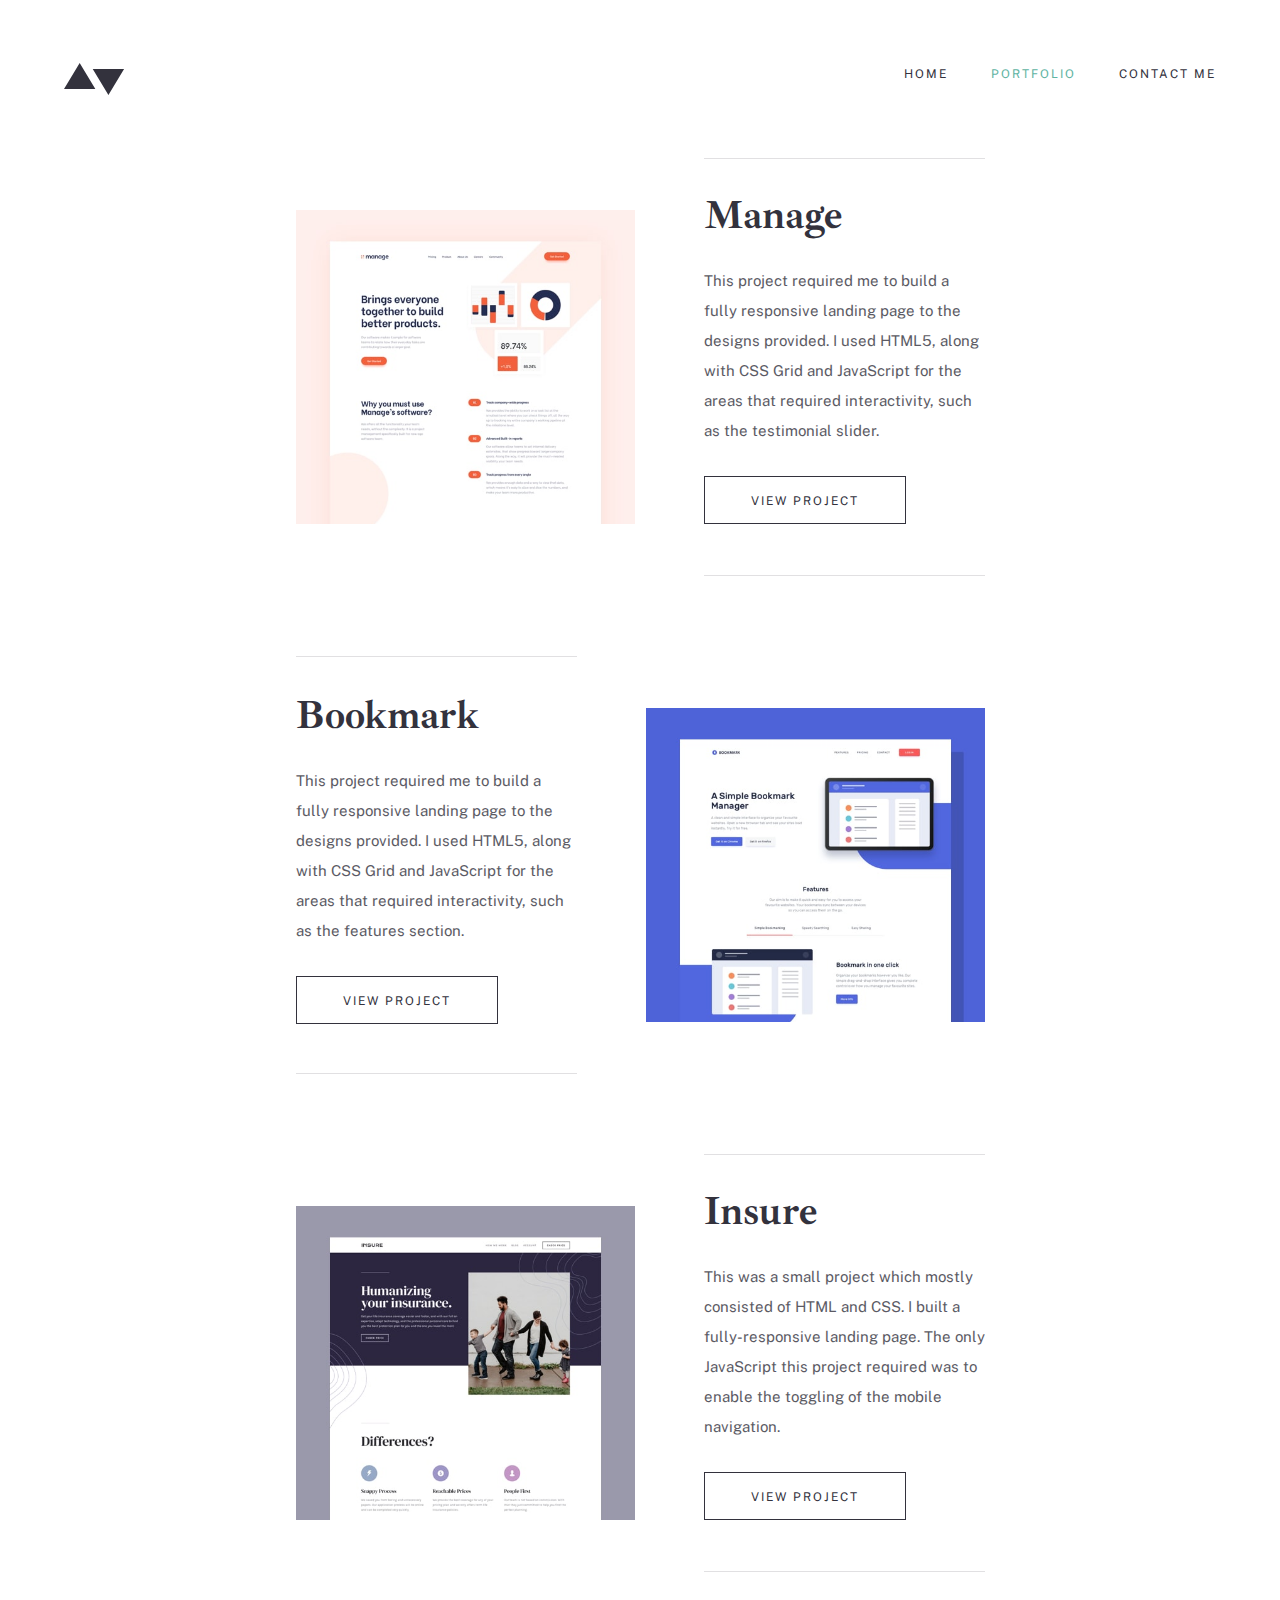
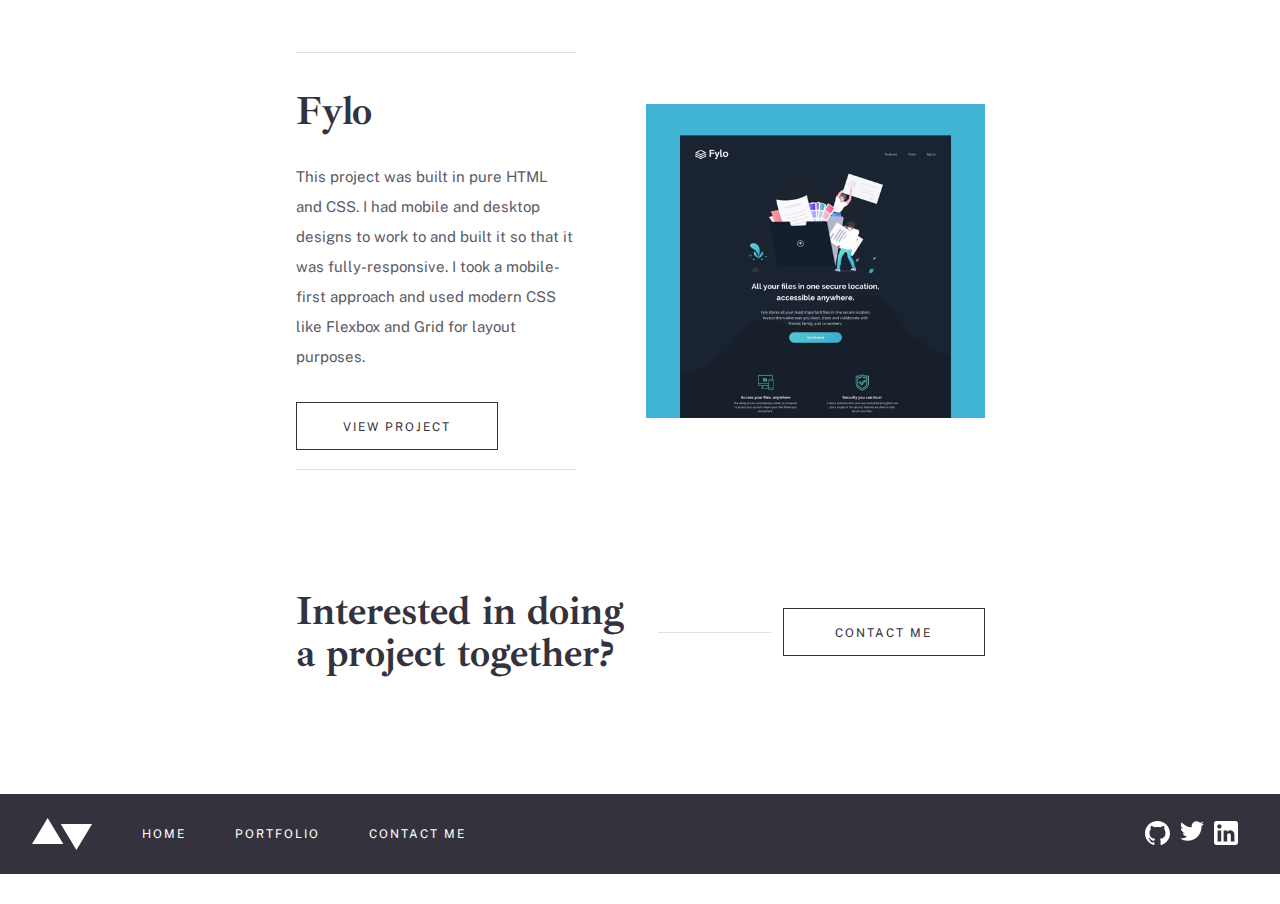
==== portfolio.html @ 2c46e3ea "all files" ====
<!DOCTYPE html>
<html lang="en">
  <head>
    <meta charset="UTF-8" />
    <meta name="viewport" content="width=device-width, initial-scale=1.0" />

    <link
      rel="icon"
      type="image/png"
      sizes="32x32"
      href="./images/favicon-32x32.png"
    />

    <link rel="stylesheet" href="./scss/main.css" />

    <title>Frontend Mentor | My Projects</title>
  </head>
  <body>
    <!-- Nav -->
    <nav class="navbar">
      <div class="logo"><img src="./images/logo.svg" alt="Logo" /></div>
      <div class="links">
        <ul class="nav-links">
          <li><a href="/index.html">HOME</a></li>
          <li><a href="/portfolio.html">PORTFOLIO</a></li>
          <li><a href="/contact.html">CONTACT ME</a></li>
        </ul>
      </div>

      <!-- mobile hamburger -->

      <div class="hamburger" id="ham-btn">
        <span class="bar"></span>
        <span class="bar"></span>
        <span class="bar"></span>
      </div>

      <!-- mobile menu -->
      <div class="mobile-menu">
        <ul class="mobile-links">
          <li><a href="/index.html">HOME</a></li>
          <li><a href="/portfolio.html">PORTFOLIO</a></li>
          <li><a href="/contact.html">CONTACT ME</a></li>
        </ul>
      </div>
    </nav>

    <!-- Nav end -->

    <!-- Projects section -->

    <section class="projects">
      <div class="manage">
        <div class="photo-side">
          <img
            src="./images/portfolio/desktop/image-portfolio-manage.jpg"
            alt="manage"
          />
        </div>
        <div class="text-side-right">
          <h1>Manage</h1>
          <p>
            This project required me to build a fully responsive landing page to
            the designs provided. I used HTML5, along with CSS Grid and
            JavaScript for the areas that required interactivity, such as the
            testimonial slider.
          </p>
          <button class="secondary-btn">
            <a href="/portfolio-components/manage.html">View Project</a>
          </button>
        </div>
      </div>
      <div class="bookmark">
        <div class="photo-side">
          <img
            src="./images/portfolio/desktop/image-portfolio-bookmark.jpg"
            alt="bookmark"
          />
        </div>
        <div class="text-side-left">
          <h1>Bookmark</h1>
          <p>
            This project required me to build a fully responsive landing page to
            the designs provided. I used HTML5, along with CSS Grid and
            JavaScript for the areas that required interactivity, such as the
            features section.
          </p>
          <button class="secondary-btn">
            <a href="/portfolio-components/bookmark.html">View Project</a>
          </button>
        </div>
      </div>
      <div class="insure">
        <div class="photo-side">
          <img
            src="./images/portfolio/desktop/image-portfolio-insure.jpg"
            alt="insure"
          />
        </div>
        <div class="text-side-right">
          <h1>Insure</h1>
          <p>
            This was a small project which mostly consisted of HTML and CSS. I
            built a fully-responsive landing page. The only JavaScript this
            project required was to enable the toggling of the mobile
            navigation.
          </p>
          <button class="secondary-btn">
            <a href="/portfolio-components/insure.html">View Project</a>
          </button>
        </div>
      </div>
      <div class="fylo">
        <div class="photo-side">
          <img
            src="./images/portfolio/desktop/image-portfolio-fylo.jpg"
            alt="fylo"
          />
        </div>
        <div class="text-side-left">
          <h1>Fylo</h1>
          <p>
            This project was built in pure HTML and CSS. I had mobile and
            desktop designs to work to and built it so that it was
            fully-responsive. I took a mobile-first approach and used modern CSS
            like Flexbox and Grid for layout purposes.
          </p>
          <button class="secondary-btn">
            <a href="/portfolio-components/fylo.html">View Project</a>
          </button>
        </div>
      </div>
    </section>

    <!-- Projects section end -->

    <!-- Footer -->

    <footer class="footer">
      <div class="footer-content">
        <div class="footer-text">
          <h1>Interested in doing a project together?</h1>
        </div>
        <div class="line"></div>
        <button class="secondary-btn">
          <a href="/contact.html">Contact Me</a>
        </button>
      </div>

      <div class="footer-nav">
        <div class="footer-nav-content">
          <div class="links-logo">
            <svg xmlns="http://www.w3.org/2000/svg" width="61" height="32">
              <path
                class="footer-logo"
                fill="#fff"
                fill-rule="evenodd"
                d="M60.082 5.878L44.408 32 28.735 5.878h31.347zM15.673 0l15.674 26.122H0L15.673 0z"
              />
            </svg>
            <ul class="footer-links">
              <li><a href=""></a>HOME</li>
              <li><a href=""></a>PORTFOLIO</li>
              <li><a href=""></a>CONTACT ME</li>
            </ul>
          </div>

          <div class="social-links">
            <ul class="soc-links">
              <li>
                <a href="#">
                  <svg
                    xmlns="http://www.w3.org/2000/svg"
                    width="25"
                    height="24"
                  >
                    <path
                      fill="#fff"
                      d="M12.5 0C5.594 0 0 5.51 0 12.305c0 5.437 3.581 10.048 8.547 11.674.625.116.854-.265.854-.592 0-.292-.01-1.066-.016-2.092-3.477.742-4.21-1.65-4.21-1.65-.569-1.42-1.39-1.8-1.39-1.8-1.133-.764.087-.748.087-.748 1.255.086 1.914 1.268 1.914 1.268 1.115 1.881 2.927 1.338 3.641 1.024.113-.797.434-1.338.792-1.646-2.776-.308-5.694-1.366-5.694-6.08 0-1.343.484-2.44 1.286-3.302-.14-.31-.562-1.562.11-3.256 0 0 1.047-.33 3.437 1.261 1-.273 2.063-.409 3.125-.415 1.063.006 2.125.142 3.125.415 2.375-1.591 3.422-1.261 3.422-1.261.672 1.694.25 2.945.125 3.256.797.861 1.281 1.959 1.281 3.302 0 4.727-2.921 5.767-5.703 6.07.438.369.844 1.123.844 2.276 0 1.647-.016 2.97-.016 3.37 0 .322.22.707.86.584 5-1.615 8.579-6.23 8.579-11.658C25 5.509 19.403 0 12.5 0z"
                    />
                  </svg>
                </a>
              </li>
              <li>
                <a href="">
                  <svg
                    xmlns="http://www.w3.org/2000/svg"
                    width="24"
                    height="20"
                  >
                    <path
                      fill="#fff"
                      d="M24 2.557a9.83 9.83 0 01-2.828.775A4.932 4.932 0 0023.337.608a9.864 9.864 0 01-3.127 1.195A4.916 4.916 0 0016.616.248c-3.179 0-5.515 2.966-4.797 6.045A13.978 13.978 0 011.671 1.149a4.93 4.93 0 001.523 6.574 4.903 4.903 0 01-2.229-.616c-.054 2.281 1.581 4.415 3.949 4.89a4.935 4.935 0 01-2.224.084 4.928 4.928 0 004.6 3.419A9.9 9.9 0 010 17.54a13.94 13.94 0 007.548 2.212c9.142 0 14.307-7.721 13.995-14.646A10.025 10.025 0 0024 2.557z"
                    />
                  </svg>
                </a>
              </li>
              <li>
                <a href="">
                  <svg
                    xmlns="http://www.w3.org/2000/svg"
                    width="24"
                    height="24"
                  >
                    <path
                      fill="#fff"
                      d="M21.6 0H2.4C1.08 0 0 1.08 0 2.4v19.2C0 22.92 1.08 24 2.4 24h19.2c1.32 0 2.4-1.08 2.4-2.4V2.4C24 1.08 22.92 0 21.6 0zM7.2 20.4H3.6V9.6h3.6v10.8zM5.4 7.56c-1.2 0-2.16-.96-2.16-2.16 0-1.2.96-2.16 2.16-2.16 1.2 0 2.16.96 2.16 2.16 0 1.2-.96 2.16-2.16 2.16zm15 12.84h-3.6v-6.36c0-.96-.84-1.8-1.8-1.8-.96 0-1.8.84-1.8 1.8v6.36H9.6V9.6h3.6v1.44c.6-.96 1.92-1.68 3-1.68 2.28 0 4.2 1.92 4.2 4.2v6.84z"
                    />
                  </svg>
                </a>
              </li>
            </ul>
          </div>
        </div>
      </div>
    </footer>

    <!-- Footer  end -->

    <script src="/js/index.js"></script>
  </body>
</html>
---- scss/main.css ----
@import url("https://fonts.googleapis.com/css2?family=Ibarra+Real+Nova:wght@700&family=Public+Sans&family=Space+Mono:wght@400;700&display=swap");
.hero {
  width: 80%;
  height: 600px;
  margin: 0 auto;
  display: -webkit-box;
  display: -ms-flexbox;
  display: flex;
  -webkit-box-orient: vertical;
  -webkit-box-direction: normal;
      -ms-flex-direction: column;
          flex-direction: column;
  -webkit-box-pack: end;
      -ms-flex-pack: end;
          justify-content: flex-end;
}

.hero .hero-img {
  width: 100%;
  height: 600px;
  background-image: url(/images/homepage/desktop/image-homepage-hero.jpg);
  background-size: cover;
  background-repeat: no-repeat;
}

.hero .hero-img img {
  width: 100%;
  height: 100%;
}

.hero .hero-text {
  background-color: white;
  width: 445px;
  height: 357px;
  position: absolute;
  display: -webkit-box;
  display: -ms-flexbox;
  display: flex;
  -webkit-box-orient: vertical;
  -webkit-box-direction: normal;
      -ms-flex-direction: column;
          flex-direction: column;
  -webkit-box-pack: justify;
      -ms-flex-pack: justify;
          justify-content: space-between;
}

.hero .hero-text h1 {
  margin-top: 60px;
  font-style: normal;
  font-weight: bold;
  font-size: 50px;
  line-height: 50px;
  color: #33323d;
}

.about-me {
  width: 80%;
  height: 600px;
  margin: 149px auto;
  display: -webkit-box;
  display: -ms-flexbox;
  display: flex;
}

.about-me .photo {
  width: 100%;
  max-width: 540px;
  height: 100%;
  background: url(/images/homepage/desktop/image-homepage-profile.jpg);
  background-size: cover;
  background-position: center right;
  background-repeat: no-repeat;
}

.about-me .about-me-text {
  width: 100%;
  max-width: 352px;
  height: 100%;
  margin-left: 125px;
  border-top: 1px solid #eaeaeb;
  border-bottom: 1px solid #eaeaeb;
}

.about-me .about-me-text h1 {
  font-style: normal;
  font-weight: bold;
  font-size: 40px;
  line-height: 42px;
  letter-spacing: -0.357143px;
  color: #33323d;
  margin-top: 50px;
  margin-bottom: 40px;
}

.about-me .about-me-text p {
  font-family: Public Sans;
  font-style: normal;
  font-weight: normal;
  font-size: 16px;
  line-height: 28px;
  color: #33323d;
  opacity: 0.8;
  margin-bottom: 33px;
}

.projects {
  width: 80%;
  height: 100%;
  margin: 0 auto;
}

.manage {
  display: -webkit-box;
  display: -ms-flexbox;
  display: flex;
  margin-bottom: 80px;
}

.bookmark {
  display: -webkit-box;
  display: -ms-flexbox;
  display: flex;
  -webkit-box-orient: horizontal;
  -webkit-box-direction: reverse;
      -ms-flex-direction: row-reverse;
          flex-direction: row-reverse;
  margin-bottom: 80px;
}

.insure {
  display: -webkit-box;
  display: -ms-flexbox;
  display: flex;
  margin-bottom: 80px;
}

.fylo {
  display: -webkit-box;
  display: -ms-flexbox;
  display: flex;
  -webkit-box-orient: horizontal;
  -webkit-box-direction: reverse;
      -ms-flex-direction: row-reverse;
          flex-direction: row-reverse;
  margin-bottom: 80px;
}

.photo-side {
  width: 540px;
  height: 500px;
}

.text-side-right {
  width: 350px;
  height: 500px;
  margin-left: 125px;
  border-top: 1px solid rgba(51, 50, 61, 0.15);
  border-bottom: 1px solid rgba(51, 50, 61, 0.15);
}

.text-side-right h1 {
  margin-top: 108px;
  margin-bottom: 30px;
  font-family: Ibarra Real Nova;
  font-style: normal;
  font-weight: bold;
  font-size: 40px;
  line-height: 42px;
  color: #33323d;
}

.text-side-right p {
  margin-bottom: 30px;
  font-family: Public Sans;
  font-style: normal;
  font-weight: normal;
  font-size: 15px;
  line-height: 30px;
  color: #33323d;
  opacity: 0.8;
}

.text-side-left {
  width: 350px;
  height: 500px;
  margin-right: 125px;
  border-top: 1px solid rgba(51, 50, 61, 0.15);
  border-bottom: 1px solid rgba(51, 50, 61, 0.15);
}

.text-side-left h1 {
  margin-top: 108px;
  margin-bottom: 30px;
  font-family: Ibarra Real Nova;
  font-style: normal;
  font-weight: bold;
  font-size: 40px;
  line-height: 42px;
  color: #33323d;
}

.text-side-left p {
  margin-bottom: 30px;
  font-family: Public Sans;
  font-style: normal;
  font-weight: normal;
  font-size: 15px;
  line-height: 30px;
  color: #33323d;
  opacity: 0.8;
}

.view-project {
  width: 175px;
  height: 48px;
  border: 1px solid black;
  background-color: white;
}

.view-project a {
  font-family: Public Sans;
  font-style: normal;
  font-weight: normal;
  font-size: 12px;
  line-height: 14px;
  letter-spacing: 2px;
  text-transform: uppercase;
  color: #33323d;
}

.main {
  width: 100%;
  height: 100vh;
}

.get-in-touch {
  width: 80%;
  height: 356px;
  margin: 0 auto;
  display: -webkit-box;
  display: -ms-flexbox;
  display: flex;
  border-top: 1px solid rgba(51, 50, 61, 0.15);
  border-bottom: 1px solid rgba(51, 50, 61, 0.15);
}

.get-in-touch .heading {
  width: 475px;
  height: 355px;
}

.get-in-touch .heading h1 {
  margin-top: 50px;
  font-family: Ibarra Real Nova;
  font-style: normal;
  font-weight: bold;
  font-size: 40px;
  line-height: 42px;
  letter-spacing: -0.357143px;
  color: #33323d;
}

.get-in-touch .text {
  width: 635px;
  height: 355px;
  display: -webkit-box;
  display: -ms-flexbox;
  display: flex;
  -webkit-box-orient: vertical;
  -webkit-box-direction: normal;
      -ms-flex-direction: column;
          flex-direction: column;
  -webkit-box-pack: center;
      -ms-flex-pack: center;
          justify-content: center;
}

.get-in-touch .text p {
  font-family: Public Sans;
  font-style: normal;
  font-weight: normal;
  font-size: 16px;
  line-height: 30px;
  color: #33323d;
  opacity: 0.8;
}

.get-in-touch .text .icons {
  margin-top: 20px;
}

.get-in-touch .text .icons .soc-icons img {
  padding-right: 10px;
  cursor: pointer;
}

.contact-me {
  width: 80%;
  height: 426px;
  margin: 0 auto;
  display: -webkit-box;
  display: -ms-flexbox;
  display: flex;
  margin-top: 80px;
}

.contact-me .heading {
  width: 475px;
  height: 426px;
}

.contact-me .heading h1 {
  font-family: Ibarra Real Nova;
  font-style: normal;
  font-weight: bold;
  font-size: 40px;
  line-height: 42px;
  letter-spacing: -0.357143px;
  color: #33323d;
}

.contact-me .form {
  width: 635px;
  height: 426px;
}

.contact-me .form button {
  margin-top: 50px;
}

.contact-form {
  width: 635px;
  height: 426px;
}

.contact-form .form-example {
  width: 635px;
  height: 86px;
  display: -webkit-box;
  display: -ms-flexbox;
  display: flex;
  -webkit-box-orient: vertical;
  -webkit-box-direction: normal;
      -ms-flex-direction: column;
          flex-direction: column;
  margin-bottom: 40px;
}

.contact-form .form-example-message {
  width: 635px;
  height: 134px;
  display: -webkit-box;
  display: -ms-flexbox;
  display: flex;
  -webkit-box-orient: vertical;
  -webkit-box-direction: normal;
      -ms-flex-direction: column;
          flex-direction: column;
}

.contact-form .label {
  font-family: Public Sans;
  font-style: normal;
  font-weight: bold;
  font-size: 13px;
  line-height: 30px;
  color: #33323d;
  opacity: 0.8;
}

.contact-form #name,
.contact-form #email {
  width: 585px;
  height: 48px;
  background-color: rgba(51, 50, 61, 0.1);
  color: rgba(51, 50, 61, 0.4);
  mix-blend-mode: normal;
  margin-top: 10px;
  border: none;
  padding-left: 15px;
  outline: none;
}

.contact-form #message {
  border: 1px solid red;
  width: 585px;
  height: 96px;
  background-color: rgba(51, 50, 61, 0.1);
  color: rgba(51, 50, 61, 0.4);
  mix-blend-mode: normal;
  margin-top: 10px;
  border: none;
  padding-left: 15px;
  outline: none;
}

.contact-form .succes #name,
.contact-form .succes #email,
.contact-form .succes #message {
  outline-color: green;
}

.manage-hero {
  width: 80%;
  height: 500px;
  margin: 0 auto;
  margin-bottom: 115px;
  display: -webkit-box;
  display: -ms-flexbox;
  display: flex;
  -webkit-box-orient: vertical;
  -webkit-box-direction: normal;
      -ms-flex-direction: column;
          flex-direction: column;
  -webkit-box-pack: end;
      -ms-flex-pack: end;
          justify-content: flex-end;
}

.manage-hero img {
  width: 100%;
  height: 100%;
}

.project-info {
  width: 80%;
  height: 1192px;
  margin: 0 auto;
  display: -webkit-box;
  display: -ms-flexbox;
  display: flex;
  -webkit-box-pack: justify;
      -ms-flex-pack: justify;
          justify-content: space-between;
  margin-bottom: 60px;
}

.project-info .left-side {
  width: 350px;
  height: 498px;
  border-top: 1px solid rgba(51, 50, 61, 0.15);
  border-bottom: 1px solid rgba(51, 50, 61, 0.15);
}

.project-info .left-side h1 {
  font-family: Ibarra Real Nova;
  font-style: normal;
  font-weight: bold;
  font-size: 40px;
  line-height: 42px;
  color: #33323d;
  margin-top: 40px;
  margin-bottom: 30px;
}

.project-info .left-side p {
  font-family: Public Sans;
  font-style: normal;
  font-weight: normal;
  font-size: 15px;
  line-height: 30px;
  color: #33323d;
  opacity: 0.8;
  margin-bottom: 40px;
}

.project-info .left-side h2 {
  font-family: Public Sans;
  font-style: normal;
  font-weight: bold;
  font-size: 16px;
  line-height: 30px;
  color: #5fb4a2;
  margin-bottom: 20px;
}

.project-info .left-side h3 {
  font-family: Public Sans;
  font-style: normal;
  font-weight: bold;
  font-size: 16px;
  line-height: 30px;
  color: #5fb4a2;
  margin-bottom: 20px;
}

.project-info .right-side {
  width: 635px;
  height: 1192px;
}

.project-info .right-side h1 {
  font-family: Ibarra Real Nova;
  font-style: normal;
  font-weight: normal;
  font-size: 32px;
  line-height: 40px;
  color: #33323d;
  margin-bottom: 28px;
}

.project-info .right-side p {
  font-family: Public Sans;
  font-style: normal;
  font-weight: normal;
  font-size: 15px;
  line-height: 28px;
  color: #33323d;
  opacity: 0.8;
  margin-bottom: 30px;
}

.project-info .right-side h2 {
  font-family: Ibarra Real Nova;
  font-style: normal;
  font-weight: normal;
  font-size: 32px;
  line-height: 42px;
  color: #33323d;
  margin-bottom: 25px;
}

.project-info .right-side .images img {
  width: 635px;
  height: 400px;
  margin-bottom: 32px;
}

.footer {
  width: 100%;
  height: 314px;
}

.footer .footer-content {
  width: 80%;
  height: 84px;
  margin: 120px auto;
  display: -webkit-box;
  display: -ms-flexbox;
  display: flex;
  -webkit-box-pack: justify;
      -ms-flex-pack: justify;
          justify-content: space-between;
  -webkit-box-align: center;
      -ms-flex-align: center;
          align-items: center;
}

.footer .footer-content .footer-text {
  width: 350px;
  height: 84px;
}

.footer .footer-content .footer-text h1 {
  font-family: Ibarra Real Nova;
  font-style: normal;
  font-weight: bold;
  font-size: 40px;
  line-height: 42px;
  color: #33323d;
}

.footer .footer-content .contact-me {
  width: 162px;
  height: 48px;
  background-color: white;
  color: #33323d;
  border: 1px solid black;
}

.footer .footer-content .contact-me a {
  text-decoration: none;
  font-family: Public Sans;
  font-style: normal;
  font-weight: normal;
  font-size: 12px;
  line-height: 14px;
  letter-spacing: 2px;
  text-transform: uppercase;
  color: #33323d;
}

.footer .footer-nav {
  width: 100%;
  height: 80px;
  margin-top: 150px;
  display: -webkit-box;
  display: -ms-flexbox;
  display: flex;
  -webkit-box-pack: justify;
      -ms-flex-pack: justify;
          justify-content: space-between;
  -webkit-box-align: center;
      -ms-flex-align: center;
          align-items: center;
  background-color: #33323d;
}

.footer .footer-nav .footer-nav-content {
  width: 80%;
  margin: 0 auto;
  display: -webkit-box;
  display: -ms-flexbox;
  display: flex;
  -webkit-box-pack: justify;
      -ms-flex-pack: justify;
          justify-content: space-between;
  -webkit-box-align: center;
      -ms-flex-align: center;
          align-items: center;
}

.footer .links-logo {
  display: -webkit-box;
  display: -ms-flexbox;
  display: flex;
}

.footer .links-logo .footer-links {
  display: -webkit-box;
  display: -ms-flexbox;
  display: flex;
  -webkit-box-align: center;
      -ms-flex-align: center;
          align-items: center;
}

.footer .links-logo .footer-links li {
  margin-left: 49px;
  list-style: none;
  font-family: Public Sans;
  font-style: normal;
  font-weight: normal;
  font-size: 12px;
  line-height: 14px;
  letter-spacing: 2px;
  text-transform: uppercase;
  color: #ffffff;
  cursor: pointer;
}

.footer .links-logo .footer-links a {
  text-decoration: none;
}

.footer .social-links .soc-links {
  display: -webkit-box;
  display: -ms-flexbox;
  display: flex;
}

.footer .social-links .soc-links li {
  margin-right: 10px;
  list-style: none;
  font-family: Public Sans;
  font-style: normal;
  font-weight: normal;
  font-size: 12px;
  line-height: 14px;
  letter-spacing: 2px;
  text-transform: uppercase;
  color: #ffffff;
}

.footer .social-links .soc-links a {
  text-decoration: none;
}

.line {
  width: 534px;
  height: 1px;
  border-top: 1px solid rgba(51, 50, 61, 0.15);
}

.footer-navigation {
  width: 80%;
  height: 132px;
  margin: 0 auto;
  display: -webkit-box;
  display: -ms-flexbox;
  display: flex;
}

.footer-navigation .previous {
  width: 50%;
  height: 132px;
  display: -webkit-box;
  display: -ms-flexbox;
  display: flex;
  -webkit-box-align: center;
      -ms-flex-align: center;
          align-items: center;
  border-top: 1px solid rgba(51, 50, 61, 0.15);
  border-bottom: 1px solid rgba(51, 50, 61, 0.15);
  padding-top: 24px;
}

.footer-navigation .previous .previous-text {
  margin-left: 20px;
}

.footer-navigation .previous .previous-text h1 {
  margin: 0;
  font-family: Ibarra Real Nova;
  font-style: normal;
  font-weight: normal;
  font-size: 32px;
  line-height: 36px;
  color: #33323d;
}

.footer-navigation .previous .previous-text h2 {
  margin: 0;
  font-family: Public Sans;
  font-style: normal;
  font-weight: normal;
  font-size: 16px;
  line-height: 30px;
  color: #33323d;
  opacity: 0.5;
}

.footer-navigation .next {
  width: 50%;
  height: 132px;
  display: -webkit-box;
  display: -ms-flexbox;
  display: flex;
  -webkit-box-orient: horizontal;
  -webkit-box-direction: reverse;
      -ms-flex-direction: row-reverse;
          flex-direction: row-reverse;
  -webkit-box-align: center;
      -ms-flex-align: center;
          align-items: center;
  border-top: 1px solid rgba(51, 50, 61, 0.15);
  border-left: 1px solid rgba(51, 50, 61, 0.15);
  border-bottom: 1px solid rgba(51, 50, 61, 0.15);
  padding-top: 24px;
}

.footer-navigation .next h1 {
  margin: 0;
  font-family: Ibarra Real Nova;
  font-style: normal;
  font-weight: normal;
  font-size: 32px;
  line-height: 36px;
  color: #33323d;
}

.footer-navigation .next h2 {
  margin: 0;
  font-family: Public Sans;
  font-style: normal;
  font-weight: normal;
  font-size: 16px;
  line-height: 30px;
  color: #33323d;
  opacity: 0.5;
}

.footer-navigation .next .next-text {
  margin-right: 20px;
  display: -webkit-box;
  display: -ms-flexbox;
  display: flex;
  -webkit-box-orient: vertical;
  -webkit-box-direction: normal;
      -ms-flex-direction: column;
          flex-direction: column;
}

.footer-navigation .arrow {
  display: -webkit-box;
  display: -ms-flexbox;
  display: flex;
  -webkit-box-pack: center;
      -ms-flex-pack: center;
          justify-content: center;
  -webkit-box-align: center;
      -ms-flex-align: center;
          align-items: center;
}

.footer-contact {
  width: 100%;
  height: 80px;
}

.footer-contact .footer-content {
  width: 80%;
  height: 84px;
  margin: 120px auto;
  display: -webkit-box;
  display: -ms-flexbox;
  display: flex;
  -webkit-box-pack: justify;
      -ms-flex-pack: justify;
          justify-content: space-between;
  -webkit-box-align: center;
      -ms-flex-align: center;
          align-items: center;
}

.footer-contact .footer-content .footer-text {
  width: 350px;
  height: 84px;
}

.footer-contact .footer-content .footer-text h1 {
  font-family: Ibarra Real Nova;
  font-style: normal;
  font-weight: bold;
  font-size: 40px;
  line-height: 42px;
  color: #33323d;
}

.footer-contact .footer-content .contact-me {
  width: 162px;
  height: 48px;
  background-color: white;
  color: #33323d;
  border: 1px solid black;
}

.footer-contact .footer-content .contact-me a {
  text-decoration: none;
  font-family: Public Sans;
  font-style: normal;
  font-weight: normal;
  font-size: 12px;
  line-height: 14px;
  letter-spacing: 2px;
  text-transform: uppercase;
  color: #33323d;
}

.footer-contact .footer-nav {
  width: 100%;
  height: 80px;
  margin-top: 150px;
  display: -webkit-box;
  display: -ms-flexbox;
  display: flex;
  -webkit-box-pack: justify;
      -ms-flex-pack: justify;
          justify-content: space-between;
  -webkit-box-align: center;
      -ms-flex-align: center;
          align-items: center;
  background-color: #33323d;
}

.footer-contact .footer-nav .footer-nav-content {
  width: 80%;
  margin: 0 auto;
  display: -webkit-box;
  display: -ms-flexbox;
  display: flex;
  -webkit-box-pack: justify;
      -ms-flex-pack: justify;
          justify-content: space-between;
  -webkit-box-align: center;
      -ms-flex-align: center;
          align-items: center;
}

.footer-contact .links-logo {
  display: -webkit-box;
  display: -ms-flexbox;
  display: flex;
}

.footer-contact .links-logo .footer-links {
  display: -webkit-box;
  display: -ms-flexbox;
  display: flex;
  -webkit-box-align: center;
      -ms-flex-align: center;
          align-items: center;
}

.footer-contact .links-logo .footer-links li {
  margin-left: 49px;
  list-style: none;
  font-family: Public Sans;
  font-style: normal;
  font-weight: normal;
  font-size: 12px;
  line-height: 14px;
  letter-spacing: 2px;
  text-transform: uppercase;
  color: #ffffff;
  cursor: pointer;
}

.footer-contact .links-logo .footer-links a {
  text-decoration: none;
}

.footer-contact .social-links .soc-links {
  display: -webkit-box;
  display: -ms-flexbox;
  display: flex;
}

.footer-contact .social-links .soc-links li {
  margin-right: 10px;
  list-style: none;
  font-family: Public Sans;
  font-style: normal;
  font-weight: normal;
  font-size: 12px;
  line-height: 14px;
  letter-spacing: 2px;
  text-transform: uppercase;
  color: #ffffff;
}

.footer-contact .social-links .soc-links a {
  text-decoration: none;
}

.line {
  width: 534px;
  height: 1px;
  border-top: 1px solid rgba(51, 50, 61, 0.15);
}

.footer-navigation {
  width: 80%;
  height: 132px;
  margin: 0 auto;
  display: -webkit-box;
  display: -ms-flexbox;
  display: flex;
}

.footer-navigation .previous {
  width: 50%;
  height: 132px;
  display: -webkit-box;
  display: -ms-flexbox;
  display: flex;
  -webkit-box-align: center;
      -ms-flex-align: center;
          align-items: center;
  border-top: 1px solid rgba(51, 50, 61, 0.15);
  border-bottom: 1px solid rgba(51, 50, 61, 0.15);
  padding-top: 24px;
}

.footer-navigation .previous .previous-text {
  margin-left: 20px;
}

.footer-navigation .previous .previous-text h1 {
  margin: 0;
  font-family: Ibarra Real Nova;
  font-style: normal;
  font-weight: normal;
  font-size: 32px;
  line-height: 36px;
  color: #33323d;
}

.footer-navigation .previous .previous-text h2 {
  margin: 0;
  font-family: Public Sans;
  font-style: normal;
  font-weight: normal;
  font-size: 16px;
  line-height: 30px;
  color: #33323d;
  opacity: 0.5;
}

.footer-navigation .next {
  width: 50%;
  height: 132px;
  display: -webkit-box;
  display: -ms-flexbox;
  display: flex;
  -webkit-box-orient: horizontal;
  -webkit-box-direction: reverse;
      -ms-flex-direction: row-reverse;
          flex-direction: row-reverse;
  -webkit-box-align: center;
      -ms-flex-align: center;
          align-items: center;
  border-top: 1px solid rgba(51, 50, 61, 0.15);
  border-left: 1px solid rgba(51, 50, 61, 0.15);
  border-bottom: 1px solid rgba(51, 50, 61, 0.15);
  padding-top: 24px;
}

.footer-navigation .next h1 {
  margin: 0;
  font-family: Ibarra Real Nova;
  font-style: normal;
  font-weight: normal;
  font-size: 32px;
  line-height: 36px;
  color: #33323d;
}

.footer-navigation .next h2 {
  margin: 0;
  font-family: Public Sans;
  font-style: normal;
  font-weight: normal;
  font-size: 16px;
  line-height: 30px;
  color: #33323d;
  opacity: 0.5;
}

.footer-navigation .next .next-text {
  margin-right: 20px;
  display: -webkit-box;
  display: -ms-flexbox;
  display: flex;
  -webkit-box-orient: vertical;
  -webkit-box-direction: normal;
      -ms-flex-direction: column;
          flex-direction: column;
}

.footer-navigation .arrow {
  display: -webkit-box;
  display: -ms-flexbox;
  display: flex;
  -webkit-box-pack: center;
      -ms-flex-pack: center;
          justify-content: center;
  -webkit-box-align: center;
      -ms-flex-align: center;
          align-items: center;
}

.primary-btn {
  width: 152px;
  height: 48px;
  background-color: #203a4c;
  border: none;
}

.primary-btn a {
  width: 100%;
  height: 100%;
  font-family: Public Sans;
  font-style: normal;
  font-weight: normal;
  font-size: 12px;
  line-height: 14px;
  text-align: center;
  letter-spacing: 2px;
  text-transform: uppercase;
  color: #fafafa;
  text-decoration: none;
}

.secondary-btn {
  width: 202px;
  height: 48px;
  background-color: #fff;
  color: #33323d;
  border: 1px solid #33323d;
  letter-spacing: 2px;
  text-transform: uppercase;
  cursor: pointer;
}

.secondary-btn a {
  text-decoration: none;
  font-family: Public Sans;
  font-style: normal;
  font-weight: normal;
  font-size: 12px;
  line-height: 14px;
  letter-spacing: 2px;
  text-transform: uppercase;
  color: #33323d;
}

.secondary-btn:hover {
  background-color: #33323d;
}

.send-message {
  width: 200px;
  height: 48px;
  background-color: #203a4c;
  font-family: Public Sans;
  font-style: normal;
  font-weight: normal;
  font-size: 12px;
  line-height: 14px;
  text-align: center;
  letter-spacing: 2px;
  text-transform: uppercase;
  color: #fff;
  border: none;
  cursor: pointer;
}

.buttons {
  display: -webkit-box;
  display: -ms-flexbox;
  display: flex;
}

.arrow {
  width: 48px;
  height: 48px;
  background: url(/images/icons/down-arrows.svg), #203a4c;
  background-size: 50%;
  background-repeat: no-repeat;
  background-position: center;
}

.navbar {
  width: 80%;
  height: 32px;
  margin: 63px auto;
  display: -webkit-box;
  display: -ms-flexbox;
  display: flex;
  -webkit-box-pack: justify;
      -ms-flex-pack: justify;
          justify-content: space-between;
}

.navbar .nav-links {
  width: 100%;
  height: 32px;
  display: -webkit-box;
  display: -ms-flexbox;
  display: flex;
  margin: 0;
}

.navbar .nav-links li {
  margin: 0;
  list-style: none;
  margin-left: 43px;
  cursor: pointer;
}

.navbar .nav-links a {
  text-decoration: none;
  font-family: Public Sans;
  font-style: normal;
  font-weight: normal;
  font-size: 12px;
  line-height: 14px;
  letter-spacing: 2px;
  text-transform: uppercase;
  color: #33323d;
}

.link-style {
  color: #5fb4a2 !important;
}

.hamburger {
  position: absolute;
  width: 24px;
  height: 13px;
  left: 317px;
  top: 42px;
  display: -webkit-box;
  display: -ms-flexbox;
  display: flex;
  -webkit-box-orient: vertical;
  -webkit-box-direction: normal;
      -ms-flex-direction: column;
          flex-direction: column;
  -webkit-box-pack: justify;
      -ms-flex-pack: justify;
          justify-content: space-between;
  display: none;
  cursor: pointer;
}

.hamburger .bar {
  width: 100%;
  height: 1px;
  background-color: #33323d;
}

.mobile-menu {
  position: absolute;
  width: 223px;
  height: 186px;
  left: 120px;
  top: 88px;
  background-color: #33323d;
  z-index: 1000;
  display: none;
}

.mobile-menu .mobile-links {
  width: 223px;
  height: 186px;
  display: -webkit-box;
  display: -ms-flexbox;
  display: flex;
  -webkit-box-orient: vertical;
  -webkit-box-direction: normal;
      -ms-flex-direction: column;
          flex-direction: column;
  -webkit-box-pack: center;
      -ms-flex-pack: center;
          justify-content: center;
  -webkit-box-align: center;
      -ms-flex-align: center;
          align-items: center;
}

.mobile-menu .mobile-links li {
  list-style: none;
  padding: 20px;
}

.mobile-menu .mobile-links a {
  text-decoration: none;
  list-style: none;
  font-family: Public Sans;
  font-style: normal;
  font-weight: normal;
  font-size: 12px;
  line-height: 14px;
  text-align: center;
  letter-spacing: 2px;
  text-transform: uppercase;
  color: #fff;
}

.mobile-menu.active {
  display: block;
}

.error-msg {
  position: absolute;
  width: 120px;
  height: 12px;
  margin-top: -30px;
  display: none;
}

.error {
  display: block;
  font-family: Public Sans;
  font-style: italic;
  font-weight: bold;
  font-size: 10px;
  line-height: 12px;
  color: #f43030;
}

.error-msg.active {
  display: block;
}

.error-msg-message {
  position: absolute;
  margin-top: 10px;
  width: 120px;
  height: 12px;
  display: none;
}

.error-msg-message.active {
  display: block;
}

.email-error {
  width: 150px;
  height: 15px;
  margin-top: -10px;
  font-family: Public Sans;
  font-style: italic;
  font-weight: bold;
  font-size: 12px;
  line-height: 12px;
  color: #f43030;
  display: none;
}

.email-error.active {
  display: block;
}

.invalid {
  border: 1px solid #f43030;
  background-color: red;
}

.valid {
  border: 1px solid #5fb4a2;
}

@media (max-width: 767px) {
  .navbar {
    width: 83%;
    height: 32px;
    margin: 32px auto;
  }
  .hamburger {
    display: -webkit-box;
    display: -ms-flexbox;
    display: flex;
  }
  .links {
    display: none;
  }
  .mobile-menu {
    display: none;
  }
}

@media (max-width: 767px) {
  .hero {
    width: 311px;
    height: 560px;
    display: -webkit-box;
    display: -ms-flexbox;
    display: flex;
    -webkit-box-orient: vertical;
    -webkit-box-direction: normal;
        -ms-flex-direction: column;
            flex-direction: column;
  }
  .hero .hero-img {
    width: 100%;
    max-width: 311px;
    height: 271px !important;
    margin-bottom: 30px;
    background-image: url(/images/homepage/mobile/image-homepage-hero.jpg);
    background-size: cover;
    background-repeat: no-repeat;
  }
  .hero .hero-text {
    width: 100%;
    max-width: 311px;
    height: 251px;
    position: static !important;
  }
  .hero .hero-text h1 {
    margin: 0;
    font-family: Ibarra Real Nova;
    font-style: normal;
    font-weight: bold;
    font-size: 40px;
    line-height: 42px;
    margin-bottom: 40px;
  }
  .about-me {
    width: 311px;
    height: 1050px;
    display: -webkit-box;
    display: -ms-flexbox;
    display: flex;
    -webkit-box-orient: vertical;
    -webkit-box-direction: normal;
        -ms-flex-direction: column;
            flex-direction: column;
    margin: 0 auto;
    margin-top: 90px;
  }
  .about-me .photo {
    width: 311px;
    height: 346px !important;
  }
  .about-me .about-me-text {
    width: 311px;
    height: 617px;
    margin: 37px 0;
    border-top: 1px solid rgba(51, 50, 61, 0.15);
  }
  .about-me .about-me-text h1 {
    margin-top: 20px !important;
    margin-bottom: 20px !important;
  }
  .about-me .about-me-text button {
    margin-bottom: 20px;
  }
  .footer-content {
    width: 100%;
    max-width: 375px;
    height: 309px !important;
    display: -webkit-box;
    display: -ms-flexbox;
    display: flex;
    -webkit-box-orient: vertical;
    -webkit-box-direction: normal;
        -ms-flex-direction: column;
            flex-direction: column;
    margin: 50px auto !important;
  }
  .footer-content .line {
    display: none;
  }
  .footer-text {
    width: 311px !important;
    height: 126px !important;
    text-align: center;
  }
  .footer-text h1 {
    font-size: 40px;
    line-height: 42px;
    color: #33323d;
    letter-spacing: -0.357143px;
  }
  .footer-nav {
    width: 100%;
    height: 354px !important;
    margin-top: 0 !important;
  }
  .footer-nav .footer-nav-content {
    display: -webkit-box;
    display: -ms-flexbox;
    display: flex;
    -webkit-box-orient: vertical;
    -webkit-box-direction: normal;
        -ms-flex-direction: column;
            flex-direction: column;
  }
  .footer-nav .footer-nav-content .links-logo {
    display: -webkit-box;
    display: -ms-flexbox;
    display: flex;
    -webkit-box-orient: vertical;
    -webkit-box-direction: normal;
        -ms-flex-direction: column;
            flex-direction: column;
    -webkit-box-align: center;
        -ms-flex-align: center;
            align-items: center;
  }
  .footer-nav .footer-nav-content .links-logo svg {
    margin-bottom: 40px;
  }
  .footer-nav .footer-nav-content .links-logo .footer-links {
    display: -webkit-box;
    display: -ms-flexbox;
    display: flex;
    -webkit-box-orient: vertical;
    -webkit-box-direction: normal;
        -ms-flex-direction: column;
            flex-direction: column;
  }
  .footer-nav .footer-nav-content .links-logo .footer-links li {
    margin: 0;
    margin-bottom: 32px;
  }
}

@media (max-width: 767px) {
  .projects {
    width: 311px;
    margin: 0 auto;
  }
  .manage,
  .bookmark,
  .insure,
  .fylo {
    width: 311px;
    height: 688px;
    display: -webkit-box;
    display: -ms-flexbox;
    display: flex;
    -webkit-box-orient: vertical;
    -webkit-box-direction: normal;
        -ms-flex-direction: column;
            flex-direction: column;
    -webkit-box-pack: center;
        -ms-flex-pack: center;
            justify-content: center;
  }
  .photo-side {
    width: 311px;
    height: 288px;
  }
  .photo-side img {
    width: 100%;
    max-width: 310px;
    height: 288px;
  }
  .text-side-right {
    width: 311px;
    height: 368px;
    margin: 0;
    margin-top: 30px;
  }
  .text-side-right h1 {
    margin-top: 29px;
  }
  .text-side-left {
    width: 311px;
    margin: 0;
    margin-top: 30px;
  }
  .text-side-left h1 {
    margin-top: 29px;
  }
}

@media (max-width: 767px) {
  .manage-hero {
    width: 311px !important;
    height: 140px;
    margin-bottom: 40px;
  }
  .project-info {
    width: 311px;
    height: 1511px;
    display: -webkit-box;
    display: -ms-flexbox;
    display: flex;
    -webkit-box-orient: vertical;
    -webkit-box-direction: normal;
        -ms-flex-direction: column;
            flex-direction: column;
    margin: 0 auto !important;
  }
  .left-side {
    width: 311px !important;
    height: 632px;
    margin-bottom: 50px;
  }
  .left-side p {
    font-size: 15px;
    margin-bottom: 20px !important;
  }
  .left-side h2,
  .left-side h3 {
    font-size: 13px !important;
    margin-bottom: 10px !important;
  }
  .left-side button {
    margin-bottom: 20px;
  }
  .right-side {
    width: 311px !important;
  }
  .right-side h2 {
    margin-bottom: 50px !important;
  }
  .images {
    width: 311px;
  }
  .images img {
    width: 311px !important;
    height: 197px !important;
  }
  .footer-navigation {
    width: 326px;
    height: 148px;
  }
  .previous {
    display: -webkit-box;
    display: -ms-flexbox;
    display: flex;
    -webkit-box-orient: vertical;
    -webkit-box-direction: normal;
        -ms-flex-direction: column;
            flex-direction: column;
    -webkit-box-align: start !important;
        -ms-flex-align: start !important;
            align-items: flex-start !important;
  }
  .previous .previous-text {
    margin: 0 !important;
  }
  .previous a {
    text-align: start;
  }
  .next {
    display: -webkit-box;
    display: -ms-flexbox;
    display: flex;
    -webkit-box-orient: vertical !important;
    -webkit-box-direction: normal !important;
        -ms-flex-direction: column !important;
            flex-direction: column !important;
    -webkit-box-align: end !important;
        -ms-flex-align: end !important;
            align-items: flex-end !important;
  }
  .next .next-text {
    margin: 0 !important;
    display: -webkit-box;
    display: -ms-flexbox;
    display: flex;
    -webkit-box-align: end !important;
        -ms-flex-align: end !important;
            align-items: flex-end !important;
  }
  .footer-content {
    width: 311px !important;
    -ms-flex-pack: distribute !important;
        justify-content: space-around !important;
  }
}

@media (max-width: 767px) {
  .main {
    width: 375px;
    height: 1210px;
    margin: 0 auto;
  }
  .get-in-touch {
    width: 311px;
    height: 531px;
    margin: 0 auto !important;
    display: -webkit-box;
    display: -ms-flexbox;
    display: flex;
    -webkit-box-orient: vertical;
    -webkit-box-direction: normal;
        -ms-flex-direction: column;
            flex-direction: column;
  }
  .get-in-touch .heading {
    height: 100px;
    margin-bottom: 15px;
  }
  .get-in-touch .heading h1 {
    margin-top: 20px;
  }
  .get-in-touch .text {
    width: 311px;
  }
  .get-in-touch .text p {
    font-size: 15px;
    line-height: 30px;
  }
  .contact-me {
    width: 311px;
    height: 604px;
    display: -webkit-box;
    display: -ms-flexbox;
    display: flex;
    -webkit-box-orient: vertical;
    -webkit-box-direction: normal;
        -ms-flex-direction: column;
            flex-direction: column;
    margin: 0 auto !important;
  }
  .contact-me .heading {
    margin-top: 20px;
    height: 50px;
  }
  .contact-me .form {
    width: 311px;
    margin-top: 40px;
  }
  .form-example input {
    width: 311px !important;
  }
  .form-example-message input {
    width: 311px !important;
  }
}

@media (min-width: 768px) and (max-width: 1439px) {
  .navbar {
    width: 90%;
  }
}

@media (min-width: 768px) and (max-width: 1439px) {
  .hero {
    width: 688px;
    height: 600px;
  }
  .hero .hero-img {
    width: 100%;
    height: 100%;
    background-image: url(/images/homepage/tablet/image-homepage-hero.jpg);
    background-size: cover;
    background-repeat: no-repeat;
  }
  .hero .hero-text {
    width: 514px;
    height: 278px;
  }
  .hero .hero-text .hero-text-container {
    width: 458px;
    height: 126px;
  }
  .hero .hero-text h1 {
    font-family: Ibarra Real Nova;
    font-style: normal;
    font-weight: bold;
    font-size: 40px;
    line-height: 42px;
  }
  .hero .hero-text button,
  .hero .hero-text .arrow {
    margin-top: 48px;
  }
  .about-me {
    width: 688px;
    -webkit-box-pack: justify;
        -ms-flex-pack: justify;
            justify-content: space-between;
  }
  .about-me .photo {
    width: 281px !important;
    height: 600px !important;
    background-image: url(/images/homepage/tablet/image-homepage-profile.jpg);
  }
  .about-me .about-me-text {
    margin: 0;
    width: 339px !important;
    height: 600px;
  }
}

@media (min-width: 768px) and (max-width: 1439px) {
  .footer-content {
    width: 689px !important;
  }
  .footer-navigation {
    width: 92%;
  }
  .line {
    width: 113px;
  }
  .footer-nav-content {
    width: 95% !important;
  }
  .footer-nav {
    margin-top: 0 !important;
  }
}

@media (min-width: 768px) and (max-width: 1439px) {
  .projects {
    width: 689px;
  }
  .manage,
  .bookmark,
  .insure,
  .fylo {
    width: 689px;
    height: 418px !important;
    -webkit-box-pack: justify;
        -ms-flex-pack: justify;
            justify-content: space-between;
  }
  .photo-side {
    width: 339px !important;
    height: 314px;
    margin-top: 52px;
  }
  .photo-side img {
    width: 100%;
    height: 100%;
  }
  .text-side-right {
    width: 281px !important;
    height: 418px;
    margin-left: 0;
  }
  .text-side-right h1 {
    margin-top: 35px;
  }
  .text-side-left {
    width: 281px !important;
    height: 418px;
    margin-left: 0;
    margin-right: 0;
  }
  .text-side-left h1 {
    margin-top: 37px;
  }
}

@media (min-width: 768px) and (max-width: 1439px) {
  .manage-hero {
    width: 689px;
    height: 310px;
    margin-bottom: 40px !important;
  }
  .manage-hero .manage-hero-img {
    width: 100%;
    height: 100%;
  }
  .project-info {
    width: 689px;
    height: 1608px;
    display: -webkit-box;
    display: -ms-flexbox;
    display: flex;
    -webkit-box-orient: vertical;
    -webkit-box-direction: normal;
        -ms-flex-direction: column;
            flex-direction: column;
    -webkit-box-pack: start;
        -ms-flex-pack: start;
            justify-content: start;
  }
  .right-side {
    width: 689px !important;
  }
  .right-side h2 {
    margin-bottom: 55px !important;
  }
  .left-side {
    width: 689px !important;
    height: 274px !important;
    margin-bottom: 47px;
    padding-bottom: 30px;
    display: -ms-grid;
    display: grid;
    -ms-grid-columns: 1fr 1fr;
        grid-template-columns: 1fr 1fr;
    -ms-grid-rows: auto;
        grid-template-rows: auto;
        grid-template-areas: "heading1   paragraph " "heading2   paragraph " "heading3   paragraph " "btn   paragraph ";
  }
  .heading-1 {
    -ms-grid-row: 1;
    -ms-grid-column: 1;
    grid-area: heading1;
  }
  .heading-1 h1 {
    margin-top: 32px !important;
  }
  .paragraph {
    width: 339px;
    height: 150px;
    -ms-grid-row: 1;
    -ms-grid-row-span: 4;
    -ms-grid-column: 2;
    grid-area: paragraph;
    margin-top: 32px;
  }
  .heading-2 {
    -ms-grid-row: 2;
    -ms-grid-column: 1;
    grid-area: heading2;
  }
  .heading-2 h2 {
    font-size: 13px !important;
    line-height: 30px !important;
    margin-bottom: 5px !important;
  }
  .heading-3 {
    -ms-grid-row: 3;
    -ms-grid-column: 1;
    grid-area: heading3;
  }
  .heading-3 h3 {
    font-size: 13px !important;
    line-height: 30px !important;
  }
  .btn {
    -ms-grid-row: 4;
    -ms-grid-column: 1;
    grid-area: btn;
  }
  .images img {
    width: 689px !important;
    height: 434px !important;
  }
}

@media (min-width: 768px) and (max-width: 1439px) {
  .main {
    width: 90%;
    height: 986px;
    margin: 0 auto;
  }
  .get-in-touch {
    width: 689px;
    height: 361px;
    display: -webkit-box;
    display: -ms-flexbox;
    display: flex;
    -webkit-box-orient: vertical;
    -webkit-box-direction: normal;
        -ms-flex-direction: column;
            flex-direction: column;
  }
  .get-in-touch .text {
    width: 689px;
  }
  .get-in-touch .text p {
    font-size: 15px;
  }
  .get-in-touch .heading {
    height: 42px;
  }
  .get-in-touch .heading h1 {
    margin-top: 20px;
  }
  .contact-me {
    width: 689px;
    height: 628px;
    margin: 0;
    display: -webkit-box;
    display: -ms-flexbox;
    display: flex;
    -webkit-box-orient: vertical;
    -webkit-box-direction: normal;
        -ms-flex-direction: column;
            flex-direction: column;
  }
  .contact-me .heading {
    height: 42px;
    margin-bottom: 40px;
  }
  .contact-me .heading h1 {
    margin-top: 20px;
  }
  .form {
    width: 689px;
    height: 426px;
  }
  .contact-form {
    width: 689px;
    height: 426px;
  }
  .form-example {
    margin-bottom: 30px !important;
  }
  #name,
  #email {
    width: 689px !important;
  }
  #message {
    width: 689px !important;
    height: 96px !important;
  }
}

* {
  padding: 0;
  margin: 0;
  -webkit-box-sizing: border-box;
          box-sizing: border-box;
}

body {
  font-family: "Ibarra Real Nova", serif;
}
/*# sourceMappingURL=main.css.map */
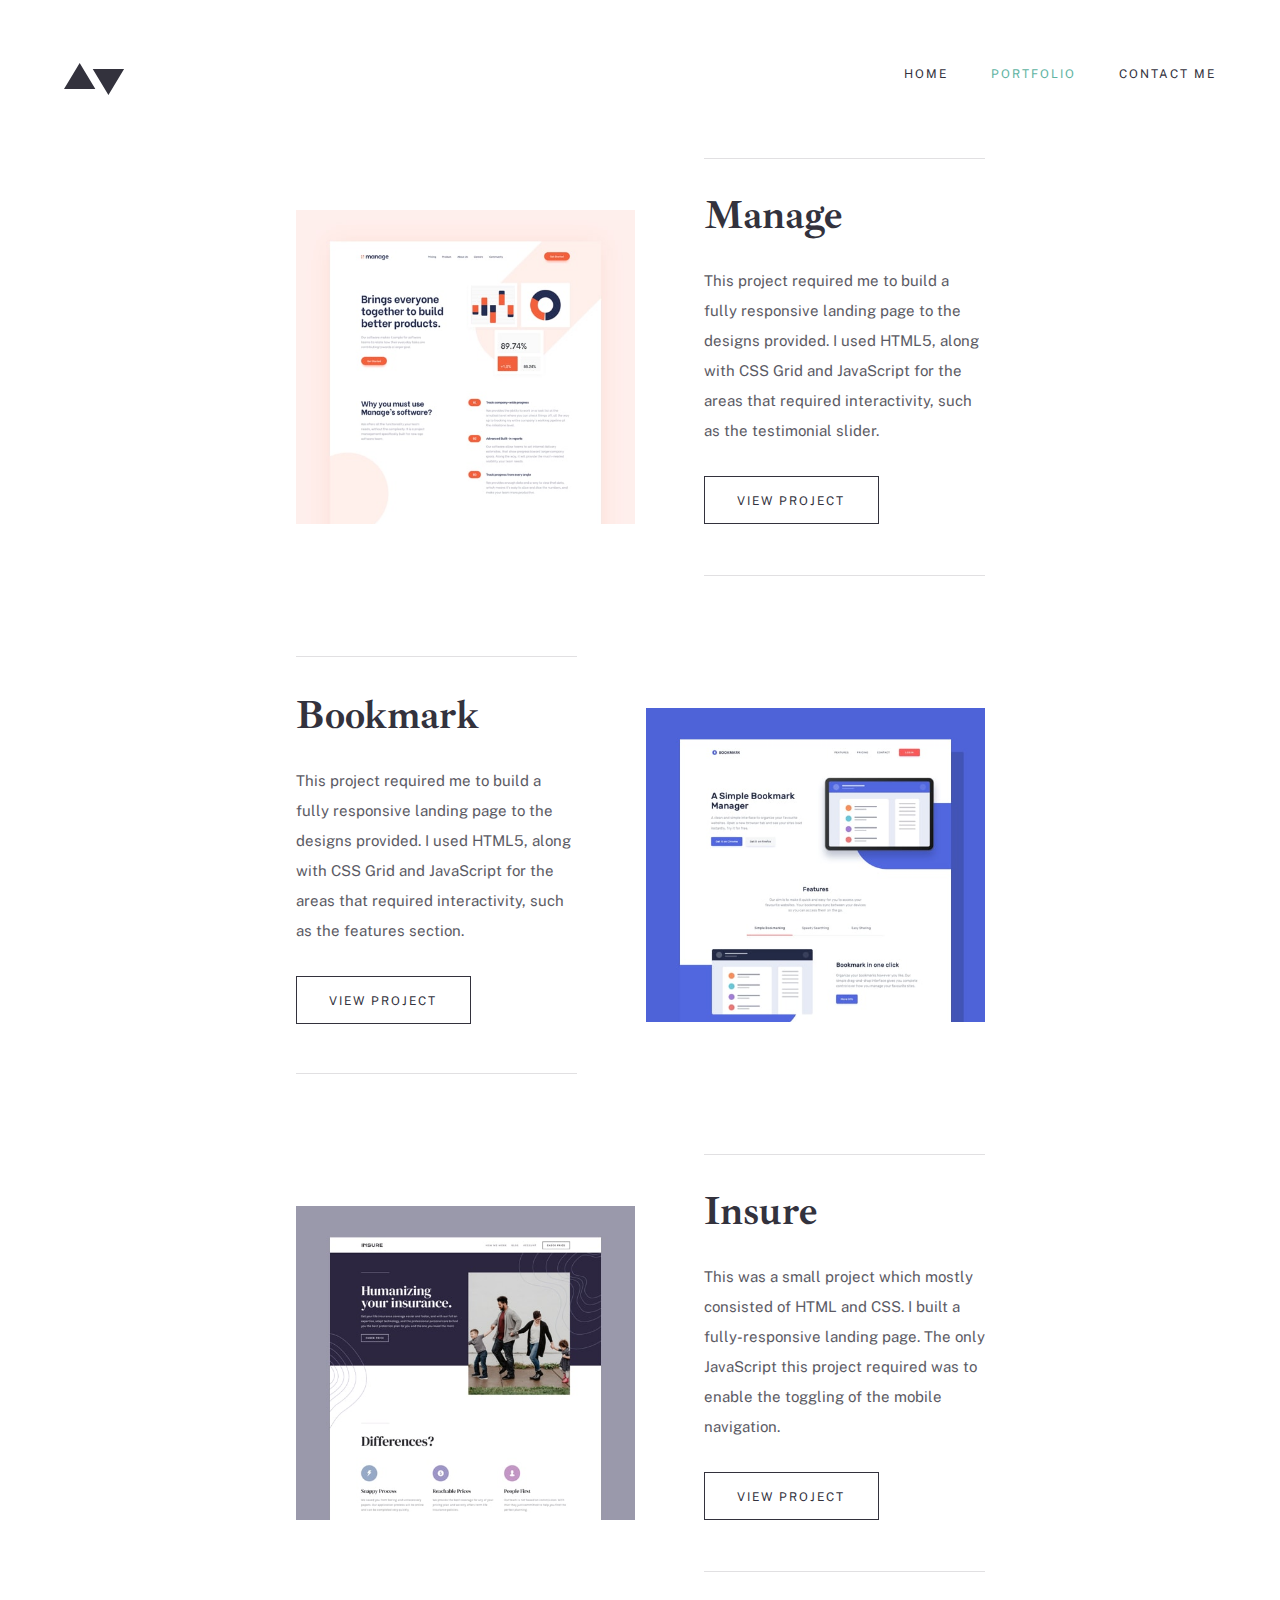
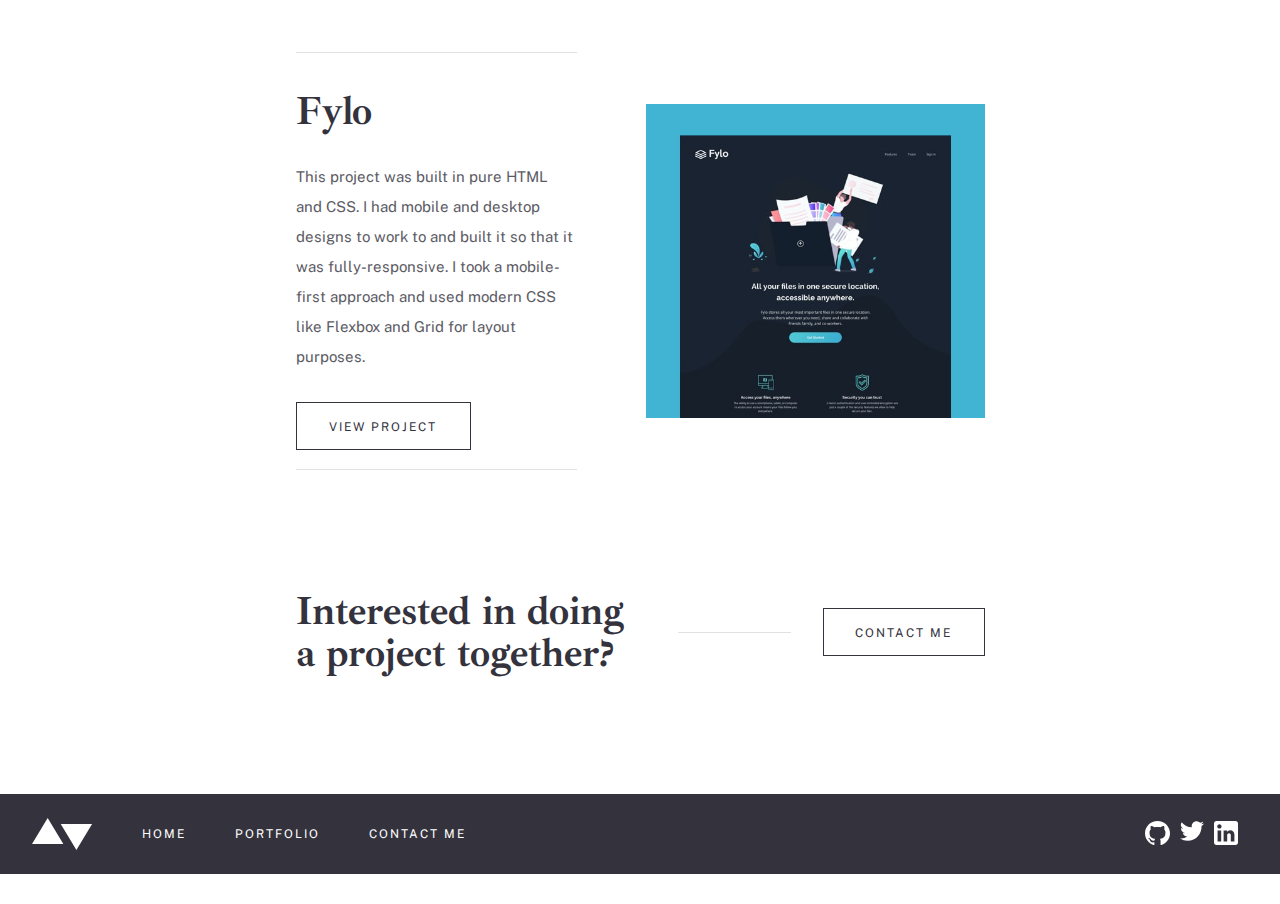
==== commit bab4cdf8: "buttons" ====
--- a/portfolio.html
+++ b/portfolio.html
@@ -65,7 +65,7 @@
             JavaScript for the areas that required interactivity, such as the
             testimonial slider.
           </p>
-          <button class="secondary-btn">
+          <button class="secondary-btn-view">
             <a href="/portfolio-components/manage.html">View Project</a>
           </button>
         </div>
@@ -85,7 +85,7 @@
             JavaScript for the areas that required interactivity, such as the
             features section.
           </p>
-          <button class="secondary-btn">
+          <button class="secondary-btn-view">
             <a href="/portfolio-components/bookmark.html">View Project</a>
           </button>
         </div>
@@ -105,7 +105,7 @@
             project required was to enable the toggling of the mobile
             navigation.
           </p>
-          <button class="secondary-btn">
+          <button class="secondary-btn-view">
             <a href="/portfolio-components/insure.html">View Project</a>
           </button>
         </div>
@@ -125,7 +125,7 @@
             fully-responsive. I took a mobile-first approach and used modern CSS
             like Flexbox and Grid for layout purposes.
           </p>
-          <button class="secondary-btn">
+          <button class="secondary-btn-view">
             <a href="/portfolio-components/fylo.html">View Project</a>
           </button>
         </div>
@@ -142,7 +142,7 @@
           <h1>Interested in doing a project together?</h1>
         </div>
         <div class="line"></div>
-        <button class="secondary-btn">
+        <button class="secondary-btn-contact">
           <a href="/contact.html">Contact Me</a>
         </button>
       </div>
--- a/scss/main.css
+++ b/scss/main.css
@@ -1063,7 +1063,7 @@
   text-decoration: none;
 }
 
-.secondary-btn {
+.secondary-btn-portfolio {
   width: 202px;
   height: 48px;
   background-color: #fff;
@@ -1074,7 +1074,7 @@
   cursor: pointer;
 }
 
-.secondary-btn a {
+.secondary-btn-portfolio a {
   text-decoration: none;
   font-family: Public Sans;
   font-style: normal;
@@ -1086,7 +1086,61 @@
   color: #33323d;
 }
 
-.secondary-btn:hover {
+.secondary-btn-portfolio:hover {
+  background-color: #33323d;
+}
+
+.secondary-btn-contact {
+  width: 162px;
+  height: 48px;
+  background-color: #fff;
+  color: #33323d;
+  border: 1px solid #33323d;
+  letter-spacing: 2px;
+  text-transform: uppercase;
+  cursor: pointer;
+}
+
+.secondary-btn-contact a {
+  text-decoration: none;
+  font-family: Public Sans;
+  font-style: normal;
+  font-weight: normal;
+  font-size: 12px;
+  line-height: 14px;
+  letter-spacing: 2px;
+  text-transform: uppercase;
+  color: #33323d;
+}
+
+.secondary-btn-contact:hover {
+  background-color: #33323d;
+}
+
+.secondary-btn-view {
+  width: 175px;
+  height: 48px;
+  background-color: #fff;
+  color: #33323d;
+  border: 1px solid #33323d;
+  letter-spacing: 2px;
+  text-transform: uppercase;
+  cursor: pointer;
+}
+
+.secondary-btn-view a {
+  text-decoration: none;
+  font-family: Public Sans;
+  font-style: normal;
+  font-weight: normal;
+  font-size: 12px;
+  line-height: 14px;
+  letter-spacing: 2px;
+  text-transform: uppercase;
+  color: #33323d;
+}
+
+.secondary-btn-view:hover {
   background-color: #33323d;
 }
 
